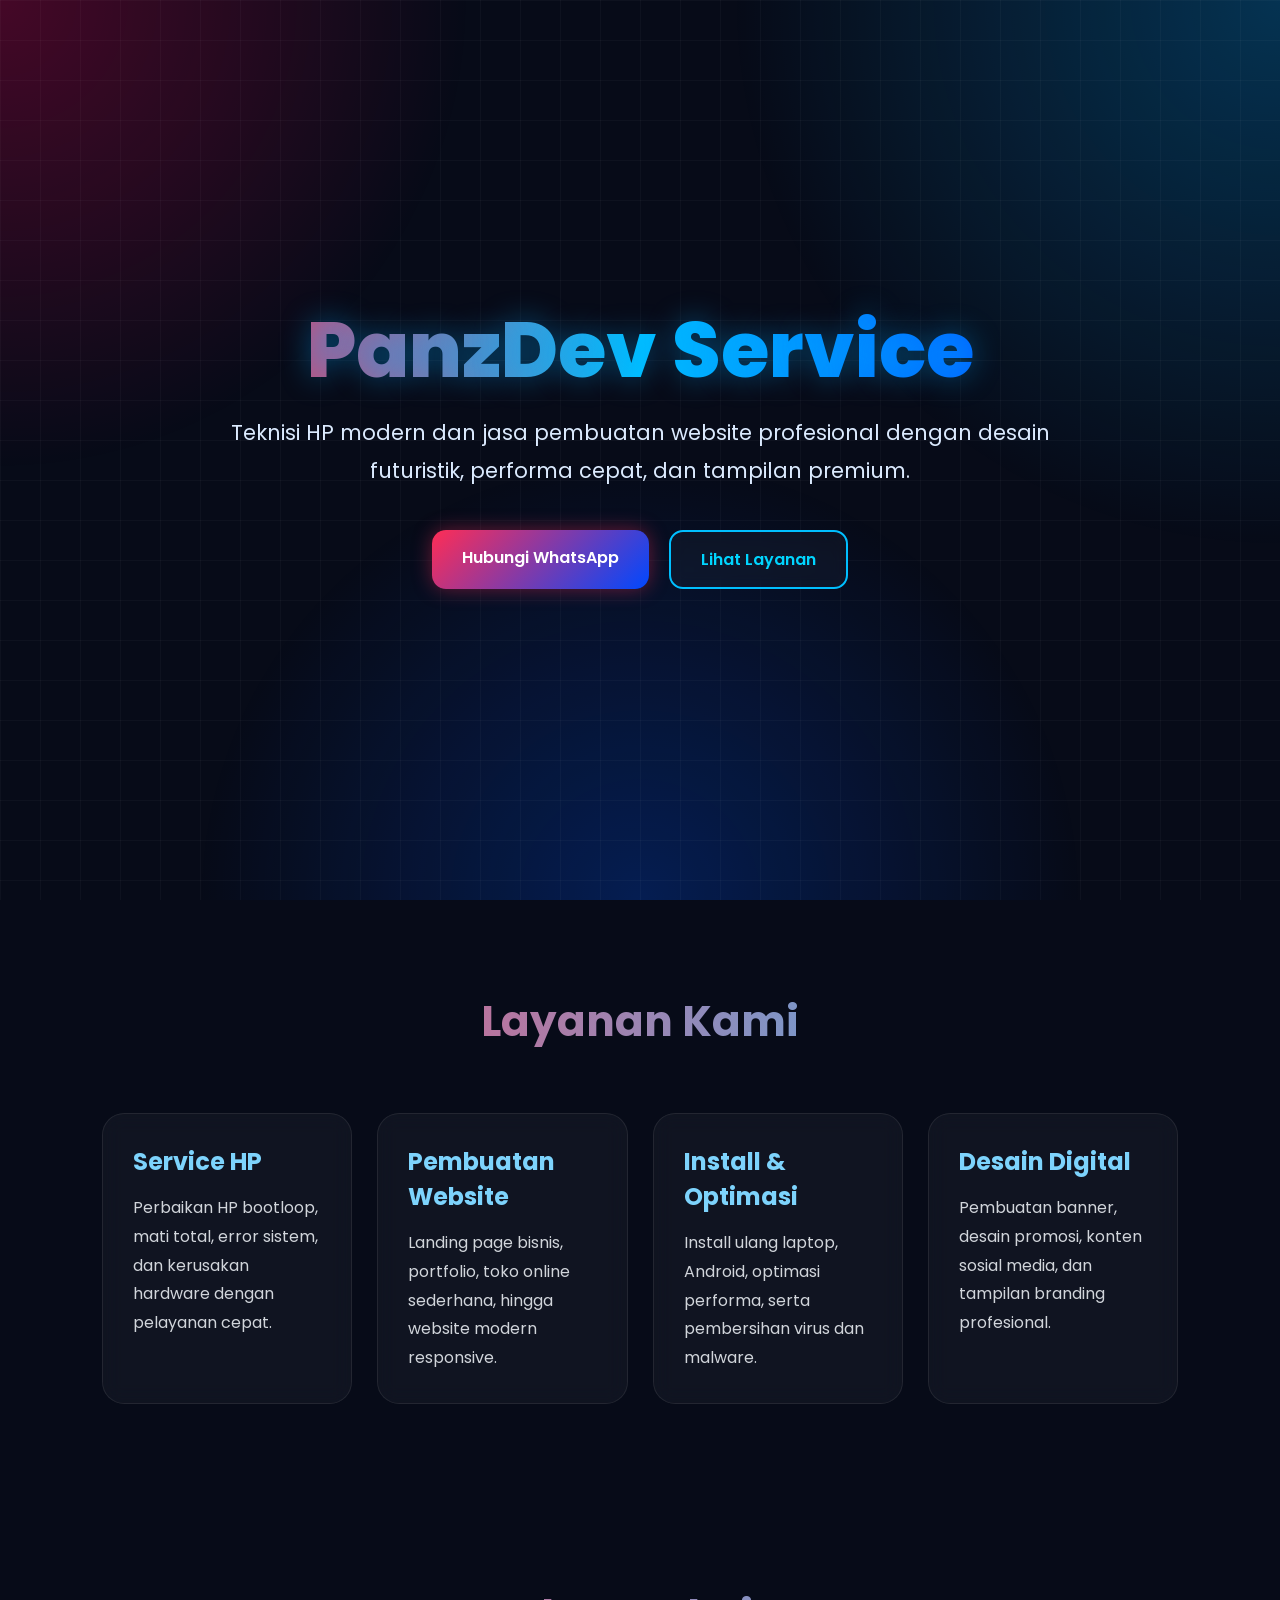
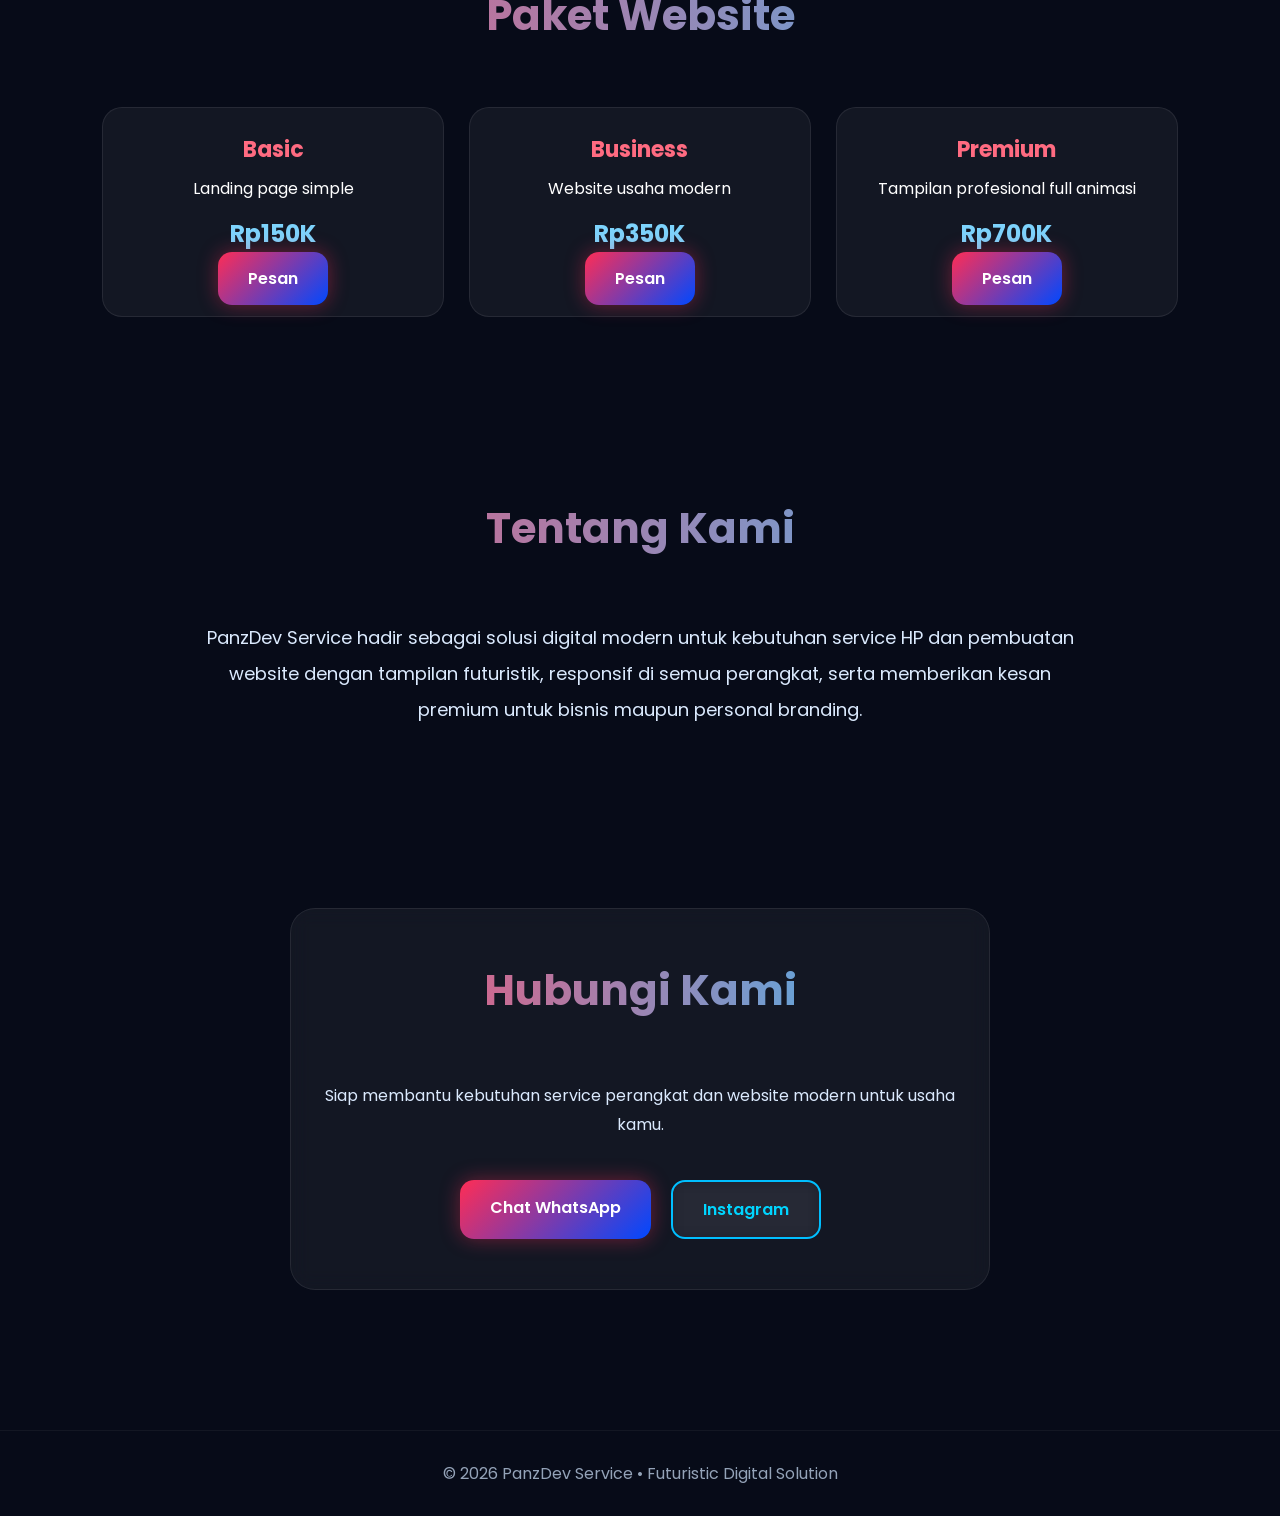
==== index.html @ ef5da73e "Rename sanntech_upload_ready_website (1).html to index.html" ====
<!DOCTYPE html>
<html lang="id">
<head>
  <meta charset="UTF-8" />
  <meta name="viewport" content="width=device-width, initial-scale=1.0" />
  <title>PanzDev Service</title>

  <link rel="preconnect" href="https://fonts.googleapis.com">
  <link rel="preconnect" href="https://fonts.gstatic.com" crossorigin>
  <link href="https://fonts.googleapis.com/css2?family=Poppins:wght@300;400;500;600;700;800&display=swap" rel="stylesheet">

  <style>
    * {
      margin: 0;
      padding: 0;
      box-sizing: border-box;
      font-family: 'Poppins', sans-serif;
      scroll-behavior: smooth;
    }

    body {
      background: #070b18;
      color: white;
      overflow-x: hidden;
      position: relative;
    }

    body::before {
      content: "";
      position: fixed;
      inset: 0;
      background:
        radial-gradient(circle at top left, rgba(255, 0, 85, 0.25), transparent 30%),
        radial-gradient(circle at top right, rgba(0, 170, 255, 0.25), transparent 35%),
        radial-gradient(circle at bottom center, rgba(0, 85, 255, 0.25), transparent 40%);
      z-index: -2;
    }

    .grid-bg {
      position: fixed;
      inset: 0;
      background-image:
        linear-gradient(rgba(255,255,255,0.03) 1px, transparent 1px),
        linear-gradient(90deg, rgba(255,255,255,0.03) 1px, transparent 1px);
      background-size: 40px 40px;
      z-index: -1;
    }

    header {
      min-height: 100vh;
      display: flex;
      justify-content: center;
      align-items: center;
      text-align: center;
      padding: 20px;
      position: relative;
    }

    .hero {
      max-width: 900px;
      animation: fadeUp 1.2s ease;
    }

    .hero h1 {
      font-size: 78px;
      font-weight: 800;
      line-height: 1;
      background: linear-gradient(90deg, #ff2d55, #00bfff, #0048ff);
      -webkit-background-clip: text;
      -webkit-text-fill-color: transparent;
      text-shadow: 0 0 30px rgba(0, 170, 255, 0.4);
    }

    .hero p {
      margin-top: 25px;
      font-size: 21px;
      color: #dbeafe;
      line-height: 1.8;
    }

    .buttons {
      margin-top: 40px;
      display: flex;
      justify-content: center;
      gap: 20px;
      flex-wrap: wrap;
    }

    .btn {
      padding: 15px 30px;
      border-radius: 14px;
      text-decoration: none;
      color: white;
      font-weight: 600;
      transition: 0.4s;
      position: relative;
      overflow: hidden;
    }

    .btn-primary {
      background: linear-gradient(135deg, #ff2d55, #0048ff);
      box-shadow: 0 0 20px rgba(255, 45, 85, 0.4);
    }

    .btn-secondary {
      border: 2px solid #00bfff;
      color: #00d5ff;
      background: rgba(255,255,255,0.03);
      backdrop-filter: blur(8px);
    }

    .btn:hover {
      transform: translateY(-5px) scale(1.03);
    }

    section {
      padding: 90px 8%;
    }

    .section-title {
      text-align: center;
      font-size: 42px;
      margin-bottom: 60px;
      font-weight: 700;
      background: linear-gradient(90deg, #ff4d6d, #38bdf8);
      -webkit-background-clip: text;
      -webkit-text-fill-color: transparent;
    }

    .services {
      display: grid;
      grid-template-columns: repeat(auto-fit, minmax(250px, 1fr));
      gap: 25px;
    }

    .card {
      background: rgba(255,255,255,0.04);
      border: 1px solid rgba(255,255,255,0.08);
      border-radius: 22px;
      padding: 30px;
      backdrop-filter: blur(10px);
      transition: 0.4s;
      position: relative;
      overflow: hidden;
    }

    .card::before {
      content: "";
      position: absolute;
      inset: 0;
      background: linear-gradient(135deg, rgba(255,45,85,0.1), rgba(0,191,255,0.1));
      opacity: 0;
      transition: 0.4s;
    }

    .card:hover::before {
      opacity: 1;
    }

    .card:hover {
      transform: translateY(-10px);
      border-color: #38bdf8;
      box-shadow: 0 0 25px rgba(0,191,255,0.15);
    }

    .card h3 {
      font-size: 24px;
      margin-bottom: 15px;
      color: #7dd3fc;
      position: relative;
      z-index: 1;
    }

    .card p {
      color: #d1d5db;
      line-height: 1.8;
      position: relative;
      z-index: 1;
    }

    .about {
      text-align: center;
      max-width: 900px;
      margin: auto;
      font-size: 18px;
      line-height: 2;
      color: #dbeafe;
    }

    .products {
      display: grid;
      grid-template-columns: repeat(auto-fit, minmax(220px, 1fr));
      gap: 25px;
    }

    .product-card {
      background: rgba(255,255,255,0.05);
      border-radius: 20px;
      padding: 25px;
      text-align: center;
      border: 1px solid rgba(255,255,255,0.08);
      transition: 0.4s;
    }

    .product-card:hover {
      transform: scale(1.03);
      box-shadow: 0 0 25px rgba(255,45,85,0.15);
    }

    .product-card h4 {
      margin-bottom: 10px;
      font-size: 22px;
      color: #ff6b81;
    }

    .price {
      color: #7dd3fc;
      font-size: 24px;
      font-weight: bold;
      margin: 15px 0;
    }

    .contact-box {
      max-width: 700px;
      margin: auto;
      text-align: center;
      background: rgba(255,255,255,0.05);
      border-radius: 25px;
      padding: 50px 30px;
      border: 1px solid rgba(255,255,255,0.08);
      backdrop-filter: blur(10px);
    }

    .contact-box p {
      color: #dbeafe;
      margin-top: 10px;
      line-height: 1.8;
    }

    footer {
      text-align: center;
      padding: 30px;
      color: #94a3b8;
      border-top: 1px solid rgba(255,255,255,0.05);
      margin-top: 50px;
    }

    @keyframes fadeUp {
      from {
        opacity: 0;
        transform: translateY(50px);
      }
      to {
        opacity: 1;
        transform: translateY(0);
      }
    }

    @media(max-width: 768px) {
      .hero h1 {
        font-size: 48px;
      }

      .hero p {
        font-size: 17px;
      }

      .section-title {
        font-size: 32px;
      }

      section {
        padding: 70px 6%;
      }
    }
  </style>
</head>
<body>

<div class="grid-bg"></div>

<header>
  <div class="hero">
    <h1>PanzDev Service</h1>
    <p>
      Teknisi HP modern dan jasa pembuatan website profesional
      dengan desain futuristik, performa cepat, dan tampilan premium.
    </p>

    <div class="buttons">
      <a href="https://wa.me/6281234567890" class="btn btn-primary">Hubungi WhatsApp</a>
      <a href="#layanan" class="btn btn-secondary">Lihat Layanan</a>
    </div>
  </div>
</header>

<section id="layanan">
  <h2 class="section-title">Layanan Kami</h2>

  <div class="services">
    <div class="card">
      <h3>Service HP</h3>
      <p>Perbaikan HP bootloop, mati total, error sistem, dan kerusakan hardware dengan pelayanan cepat.</p>
    </div>

    <div class="card">
      <h3>Pembuatan Website</h3>
      <p>Landing page bisnis, portfolio, toko online sederhana, hingga website modern responsive.</p>
    </div>

    <div class="card">
      <h3>Install & Optimasi</h3>
      <p>Install ulang laptop, Android, optimasi performa, serta pembersihan virus dan malware.</p>
    </div>

    <div class="card">
      <h3>Desain Digital</h3>
      <p>Pembuatan banner, desain promosi, konten sosial media, dan tampilan branding profesional.</p>
    </div>
  </div>
</section>

<section>
  <h2 class="section-title">Paket Website</h2>

  <div class="products">
    <div class="product-card">
      <h4>Basic</h4>
      <p>Landing page simple</p>
      <div class="price">Rp150K</div>
      <a href="https://wa.me/6281234567890?text=Saya%20ingin%20paket%20Basic" class="btn btn-primary">Pesan</a>
    </div>

    <div class="product-card">
      <h4>Business</h4>
      <p>Website usaha modern</p>
      <div class="price">Rp350K</div>
      <a href="https://wa.me/6281234567890?text=Saya%20ingin%20paket%20Business" class="btn btn-primary">Pesan</a>
    </div>

    <div class="product-card">
      <h4>Premium</h4>
      <p>Tampilan profesional full animasi</p>
      <div class="price">Rp700K</div>
      <a href="https://wa.me/6281234567890?text=Saya%20ingin%20paket%20Premium" class="btn btn-primary">Pesan</a>
    </div>
  </div>
</section>

<section>
  <h2 class="section-title">Tentang Kami</h2>

  <p class="about">
    PanzDev Service hadir sebagai solusi digital modern untuk kebutuhan service HP
    dan pembuatan website dengan tampilan futuristik, responsif di semua perangkat,
    serta memberikan kesan premium untuk bisnis maupun personal branding.
  </p>
</section>

<section>
  <div class="contact-box">
    <h2 class="section-title">Hubungi Kami</h2>
    <p>
      Siap membantu kebutuhan service perangkat dan website modern untuk usaha kamu.
    </p>

    <div class="buttons">
      <a href="https://wa.me/6281234567890" class="btn btn-primary">Chat WhatsApp</a>
      <a href="https://instagram.com" class="btn btn-secondary">Instagram</a>
    </div>
  </div>
</section>

<footer>
  <p>© 2026 PanzDev Service • Futuristic Digital Solution</p>
</footer>

</body>
</html>
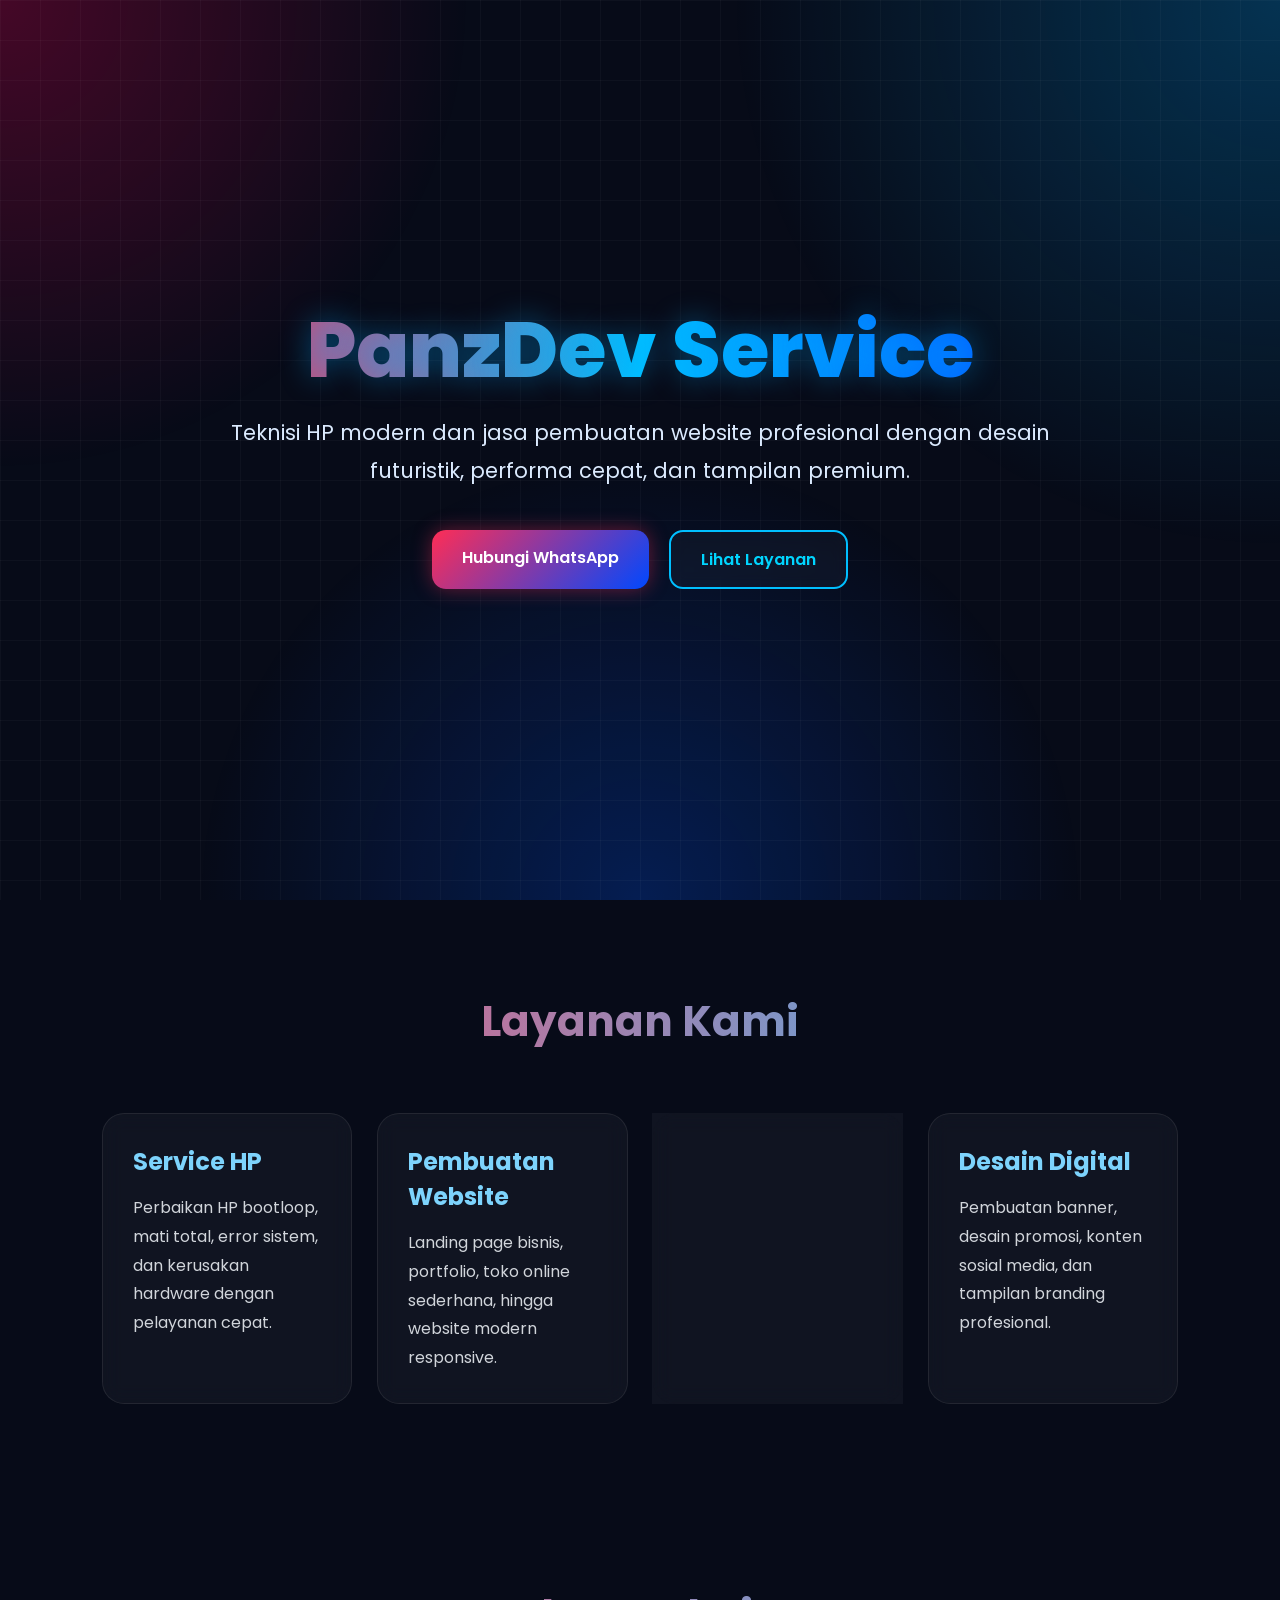
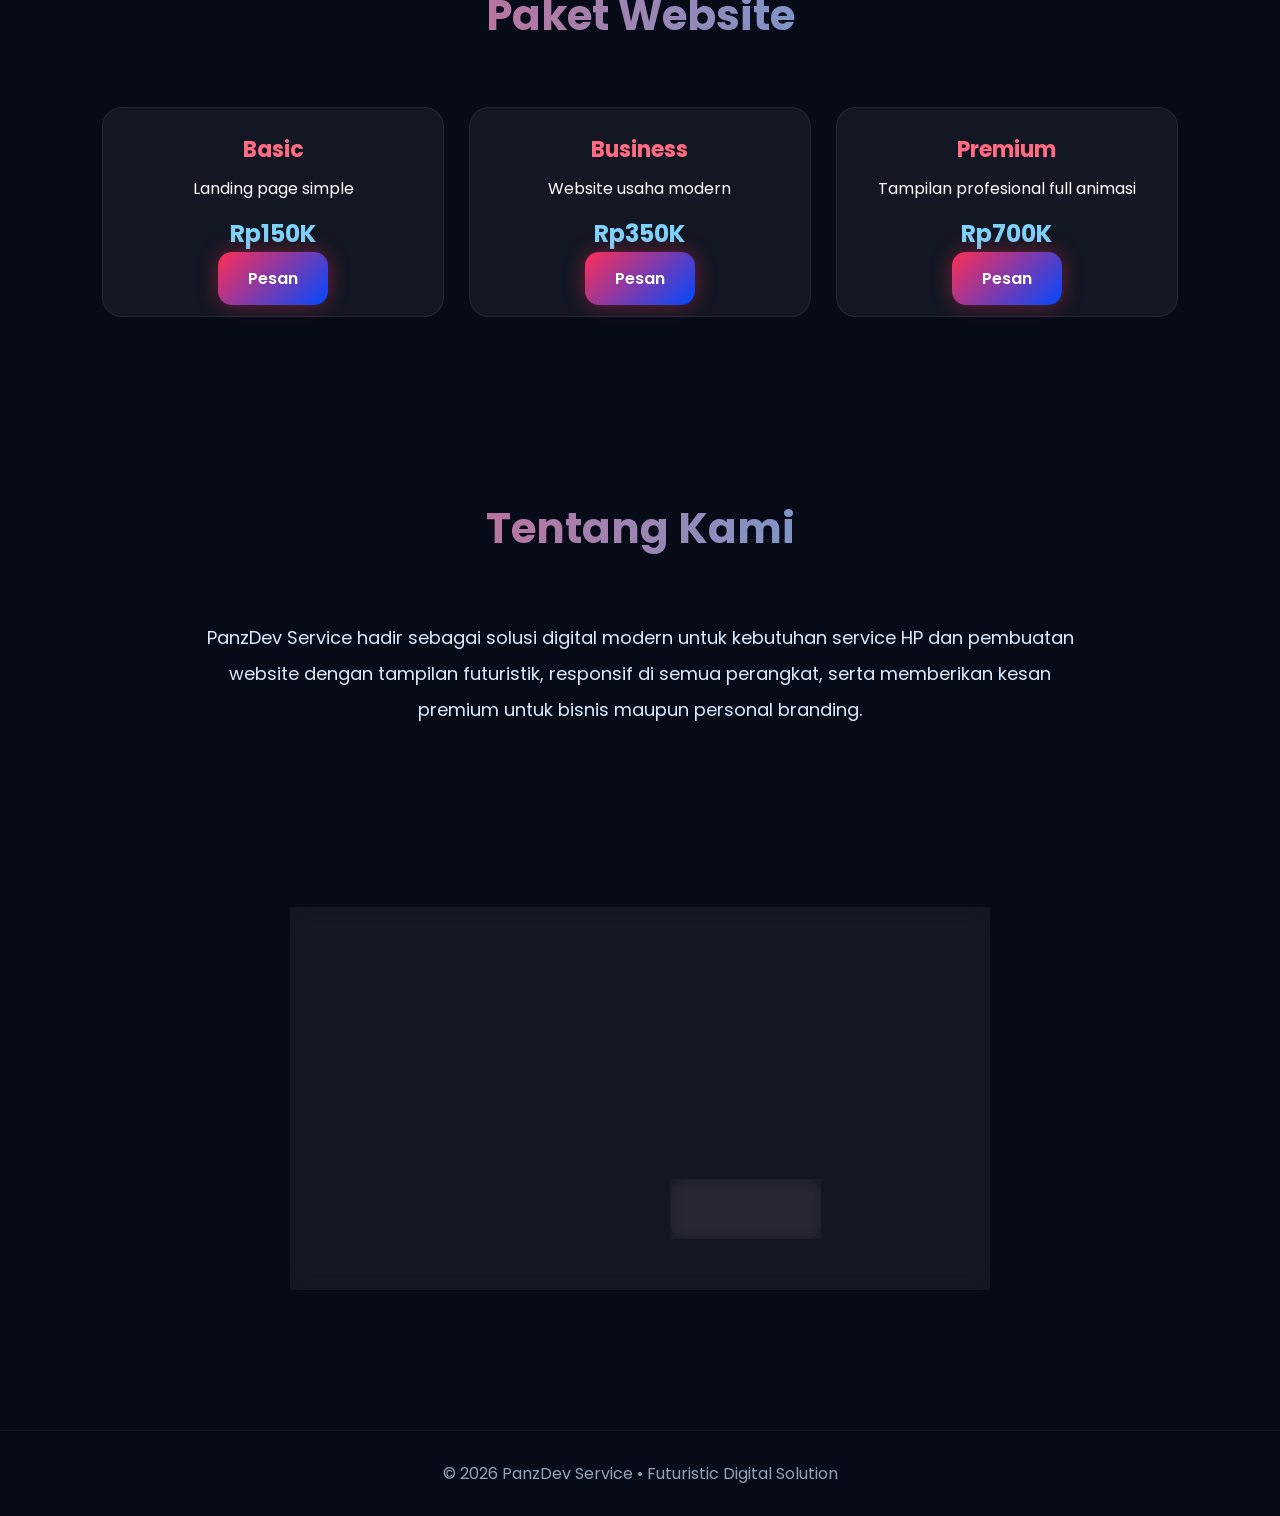
==== commit 899d1080: "index.html" ====
--- a/index.html
+++ b/index.html
@@ -288,7 +288,7 @@
     </p>
 
     <div class="buttons">
-      <a href="https://wa.me/6281234567890" class="btn btn-primary">Hubungi WhatsApp</a>
+      <a href="https://wa.me/qr/JNFKDJXRHPVFM1" class="btn btn-primary">Hubungi WhatsApp</a>
       <a href="#layanan" class="btn btn-secondary">Lihat Layanan</a>
     </div>
   </div>
@@ -328,21 +328,21 @@
       <h4>Basic</h4>
       <p>Landing page simple</p>
       <div class="price">Rp150K</div>
-      <a href="https://wa.me/6281234567890?text=Saya%20ingin%20paket%20Basic" class="btn btn-primary">Pesan</a>
+      <a href="https://wa.me/qr/JNFKDJXRHPVFM1" class="btn btn-primary">Pesan</a>
     </div>
 
     <div class="product-card">
       <h4>Business</h4>
       <p>Website usaha modern</p>
       <div class="price">Rp350K</div>
-      <a href="https://wa.me/6281234567890?text=Saya%20ingin%20paket%20Business" class="btn btn-primary">Pesan</a>
+      <a href="https://wa.me/qr/JNFKDJXRHPVFM1" class="btn btn-primary">Pesan</a>
     </div>
 
     <div class="product-card">
       <h4>Premium</h4>
       <p>Tampilan profesional full animasi</p>
       <div class="price">Rp700K</div>
-      <a href="https://wa.me/6281234567890?text=Saya%20ingin%20paket%20Premium" class="btn btn-primary">Pesan</a>
+      <a href="https://wa.me/qr/JNFKDJXRHPVFM1" class="btn btn-primary">Pesan</a>
     </div>
   </div>
 </section>
@@ -365,8 +365,8 @@
     </p>
 
     <div class="buttons">
-      <a href="https://wa.me/6281234567890" class="btn btn-primary">Chat WhatsApp</a>
-      <a href="https://instagram.com" class="btn btn-secondary">Instagram</a>
+      <a href="https://wa.me/qr/JNFKDJXRHPVFM1" class="btn btn-primary">Chat WhatsApp</a>
+      <a href="https://www.instagram.com/panzdev.service?igsh=MW11aHhhcjRxYXd4Mg==" class="btn btn-secondary">Instagram</a>
     </div>
   </div>
 </section>
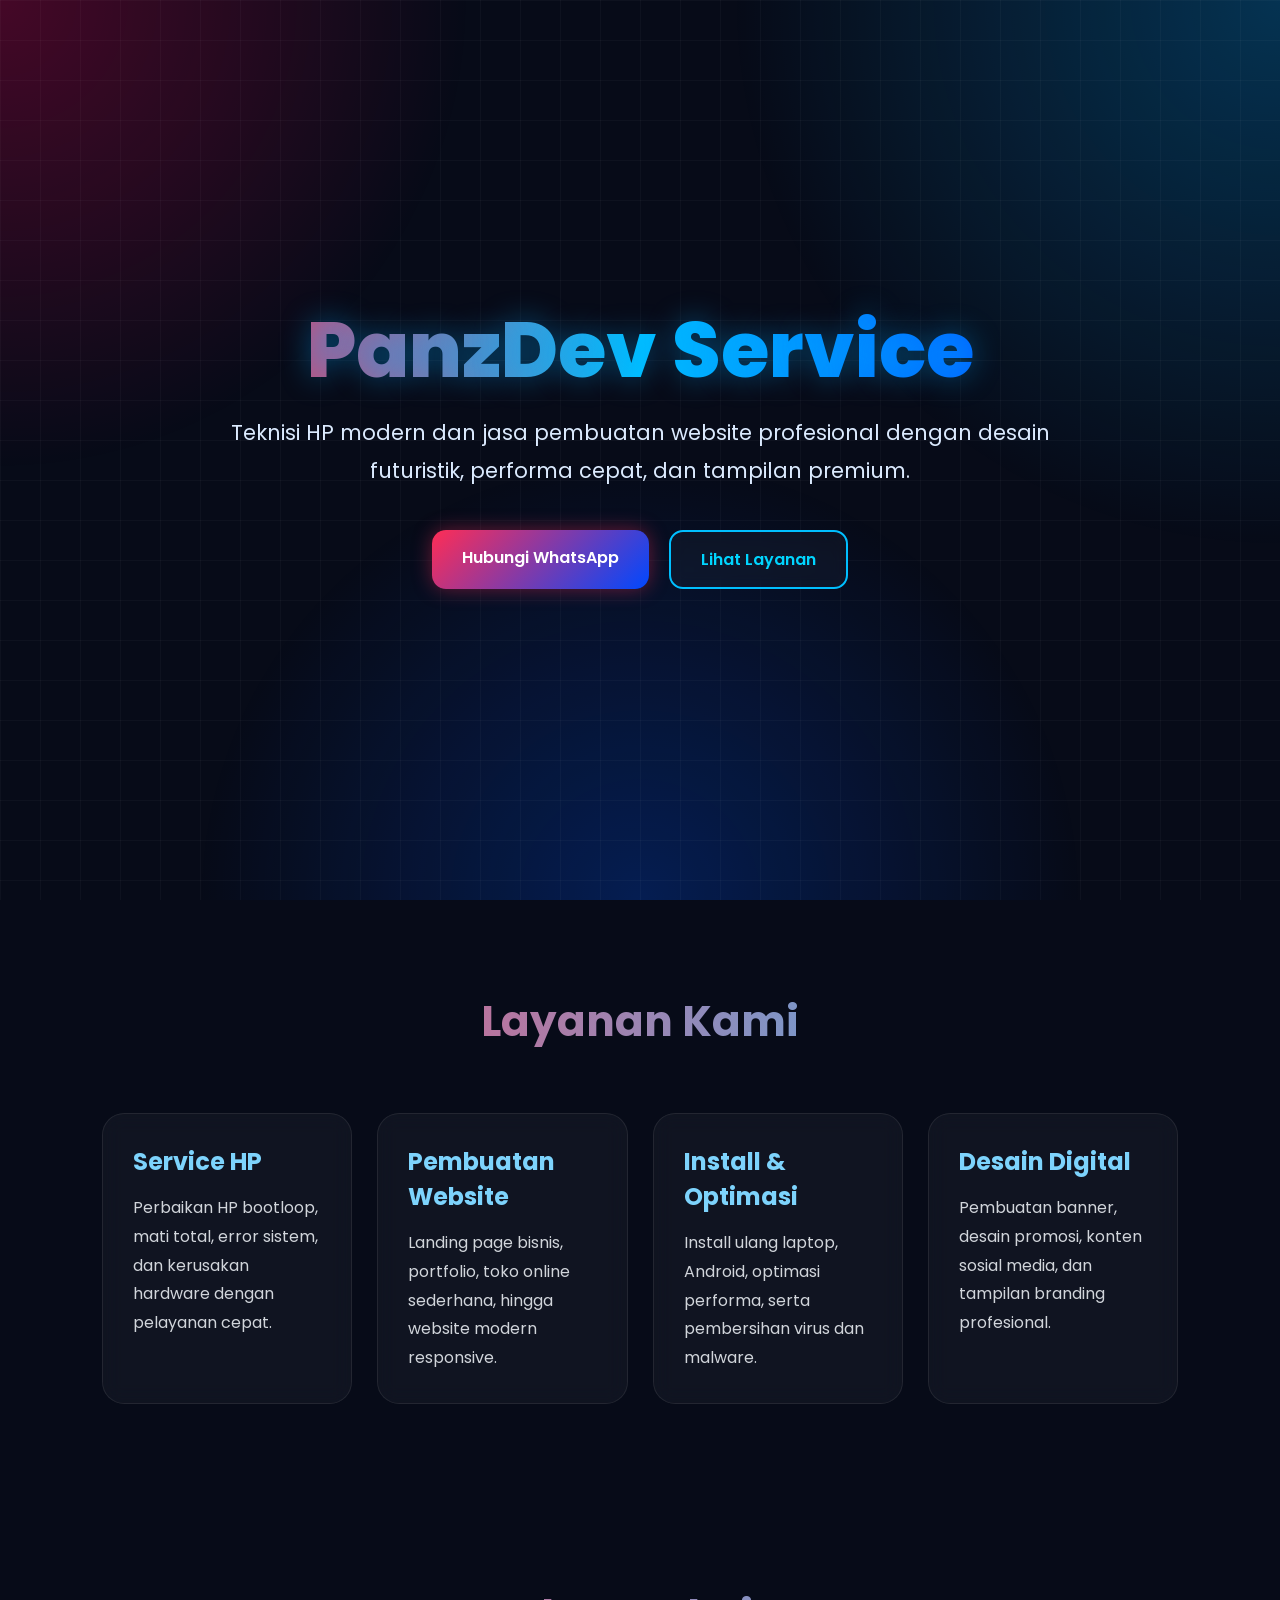
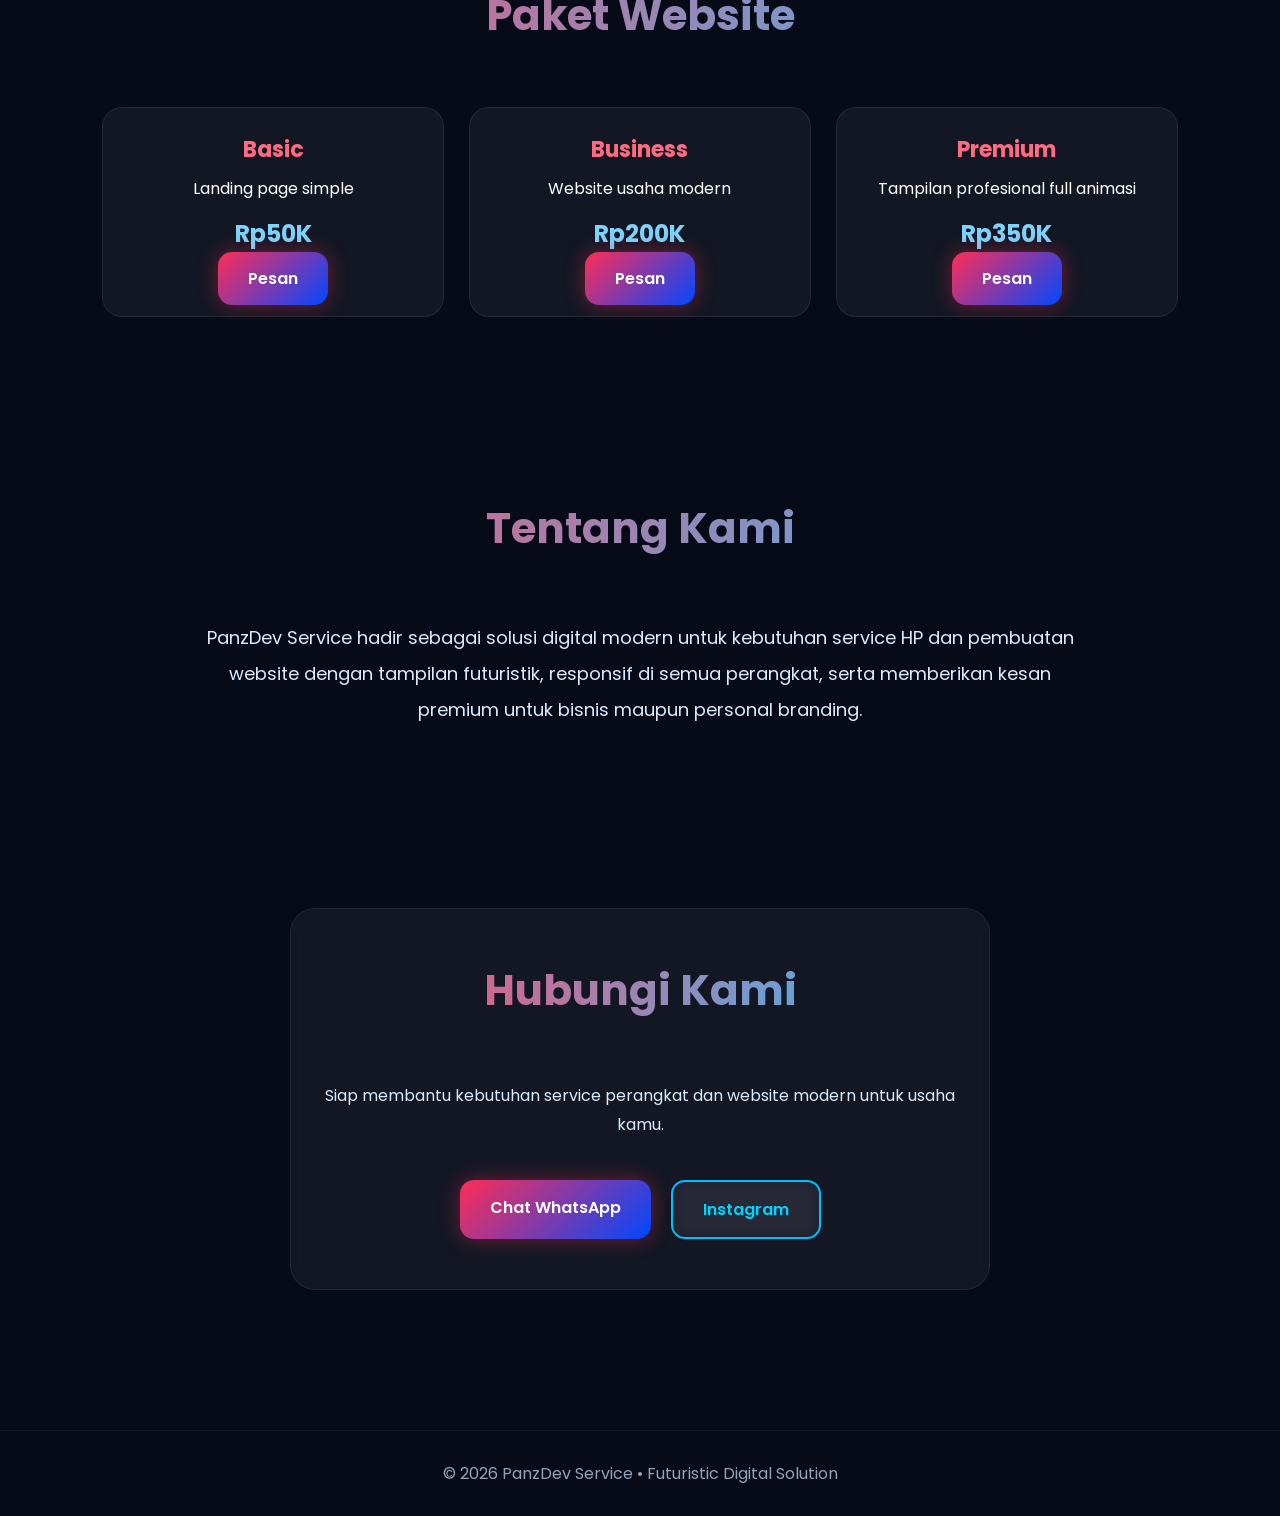
==== commit 89a7f7e5: "index.html" ====
--- a/index.html
+++ b/index.html
@@ -327,21 +327,21 @@
     <div class="product-card">
       <h4>Basic</h4>
       <p>Landing page simple</p>
-      <div class="price">Rp150K</div>
+      <div class="price">Rp50K</div>
       <a href="https://wa.me/qr/JNFKDJXRHPVFM1" class="btn btn-primary">Pesan</a>
     </div>
 
     <div class="product-card">
       <h4>Business</h4>
       <p>Website usaha modern</p>
-      <div class="price">Rp350K</div>
+      <div class="price">Rp200K</div>
       <a href="https://wa.me/qr/JNFKDJXRHPVFM1" class="btn btn-primary">Pesan</a>
     </div>
 
     <div class="product-card">
       <h4>Premium</h4>
       <p>Tampilan profesional full animasi</p>
-      <div class="price">Rp700K</div>
+      <div class="price">Rp350K</div>
       <a href="https://wa.me/qr/JNFKDJXRHPVFM1" class="btn btn-primary">Pesan</a>
     </div>
   </div>
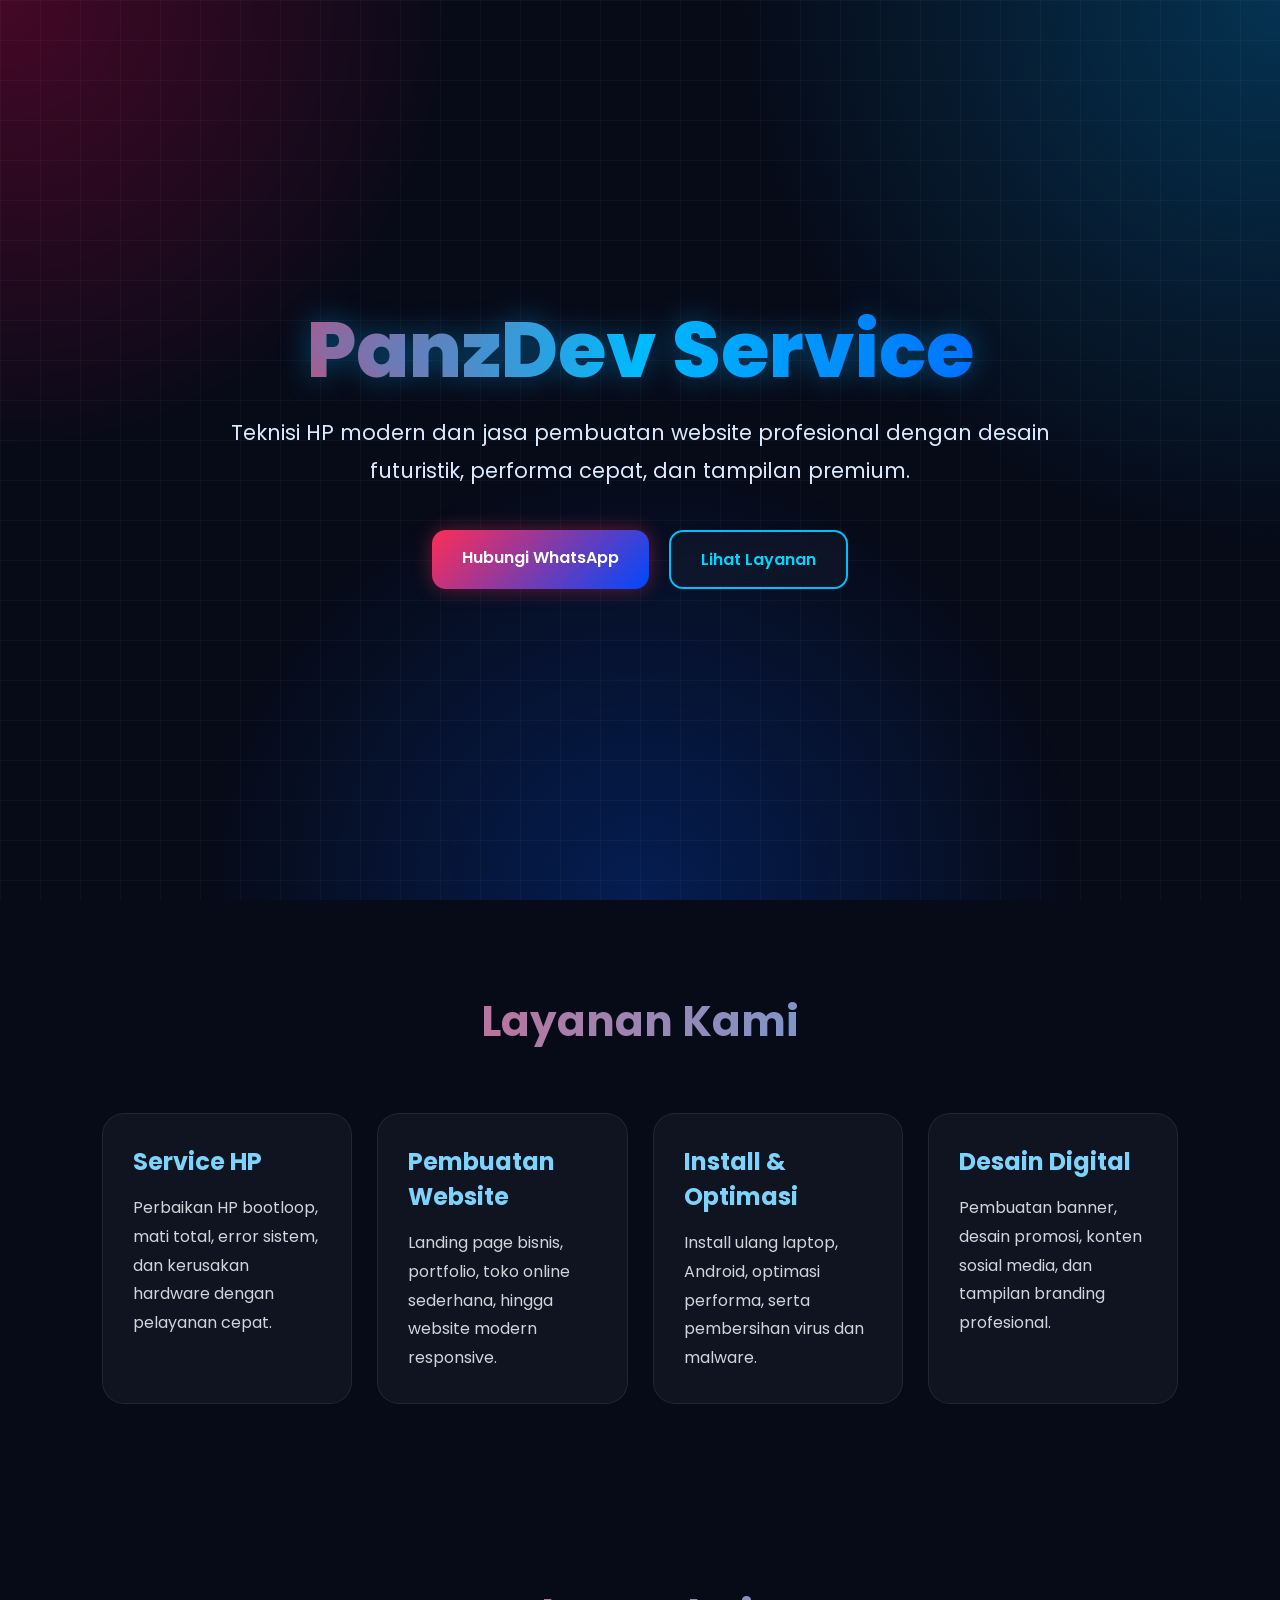
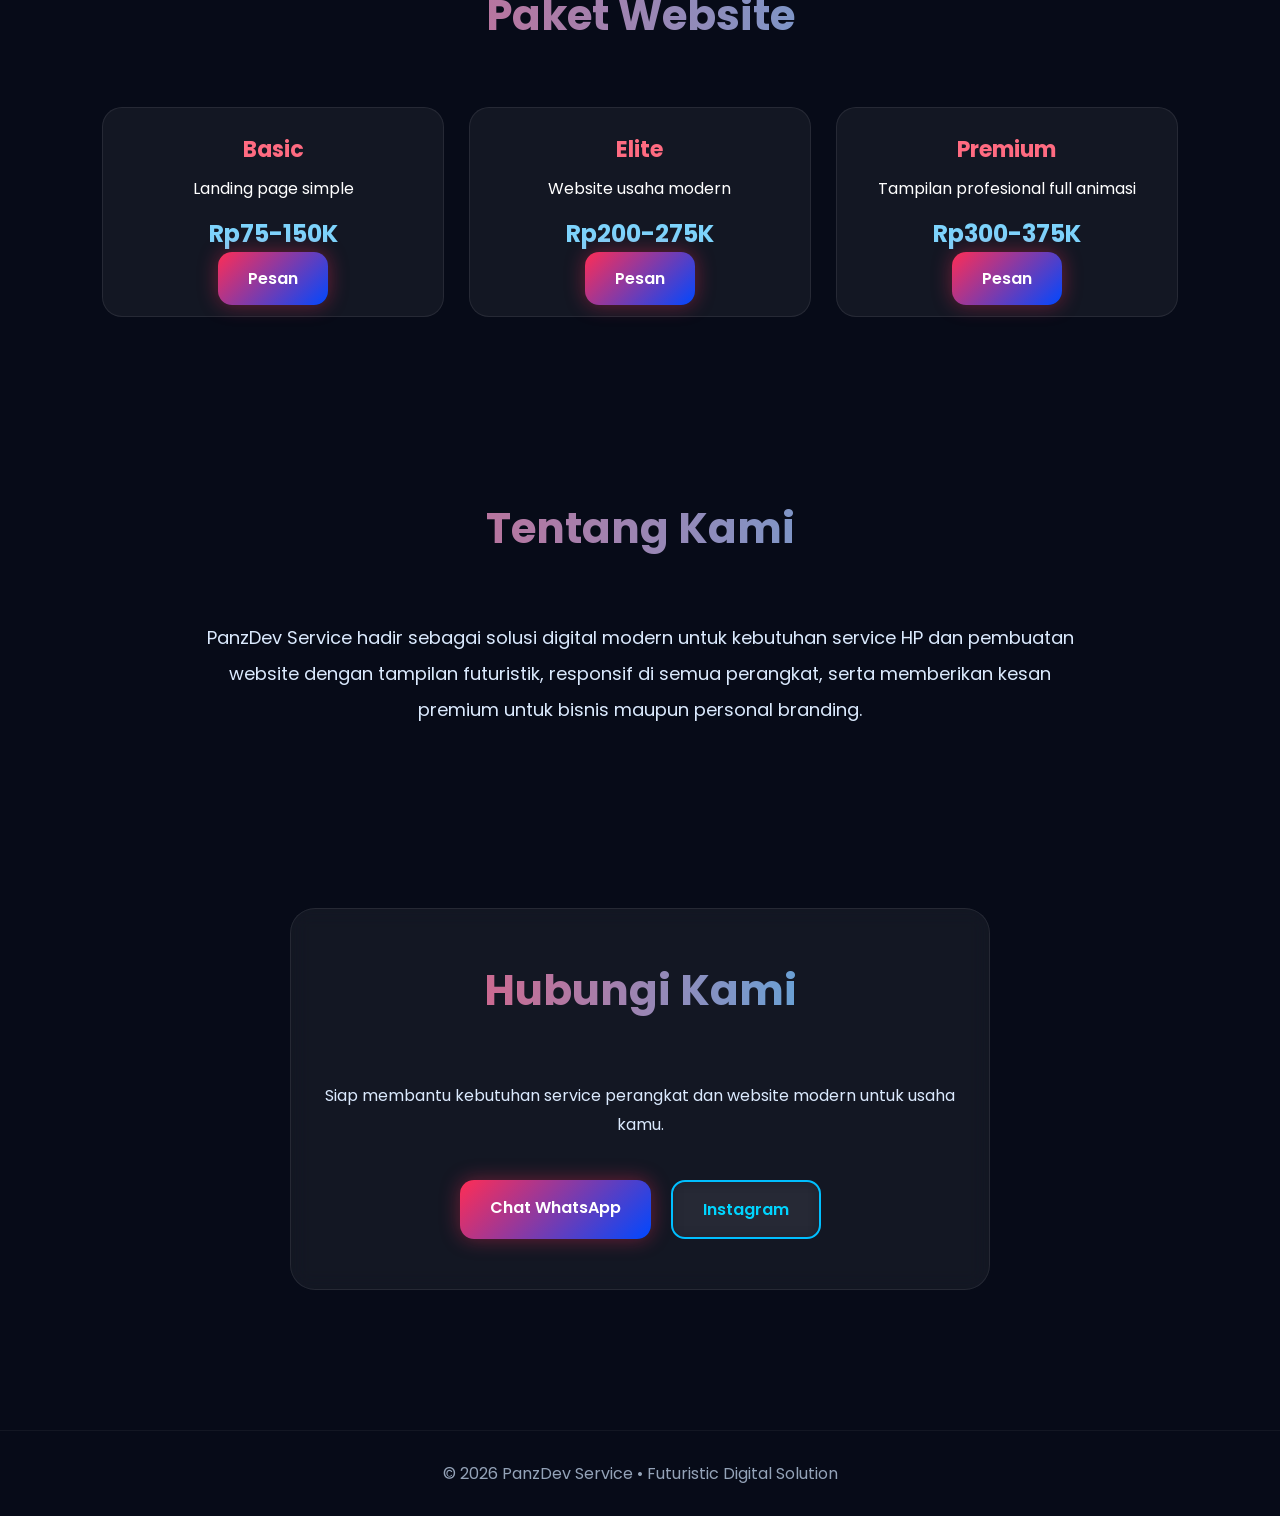
==== commit c05efd92: "index.html" ====
--- a/index.html
+++ b/index.html
@@ -327,21 +327,21 @@
     <div class="product-card">
       <h4>Basic</h4>
       <p>Landing page simple</p>
-      <div class="price">Rp50K</div>
+      <div class="price">Rp75-150K</div>
       <a href="https://wa.me/qr/JNFKDJXRHPVFM1" class="btn btn-primary">Pesan</a>
     </div>
 
     <div class="product-card">
-      <h4>Business</h4>
+      <h4>Elite</h4>
       <p>Website usaha modern</p>
-      <div class="price">Rp200K</div>
+      <div class="price">Rp200-275K</div>
       <a href="https://wa.me/qr/JNFKDJXRHPVFM1" class="btn btn-primary">Pesan</a>
     </div>
 
     <div class="product-card">
       <h4>Premium</h4>
       <p>Tampilan profesional full animasi</p>
-      <div class="price">Rp350K</div>
+      <div class="price">Rp300-375K</div>
       <a href="https://wa.me/qr/JNFKDJXRHPVFM1" class="btn btn-primary">Pesan</a>
     </div>
   </div>
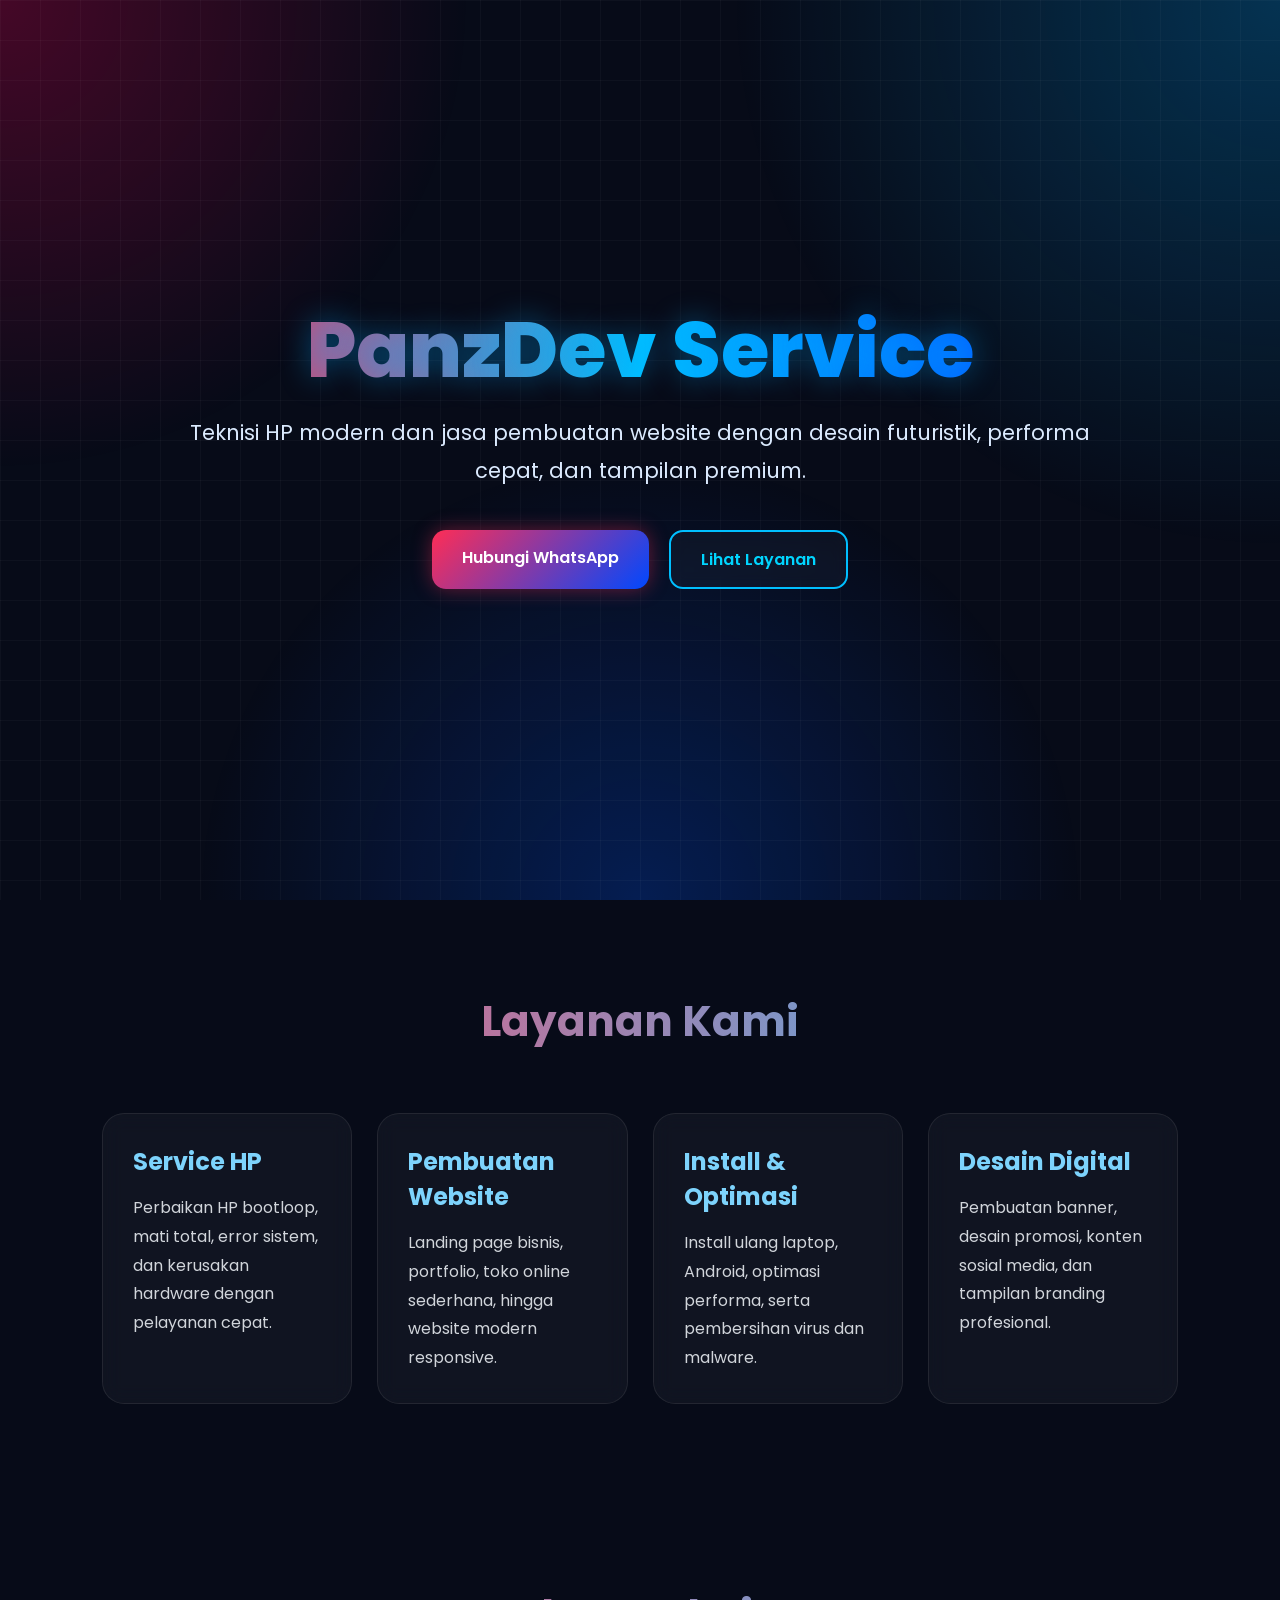
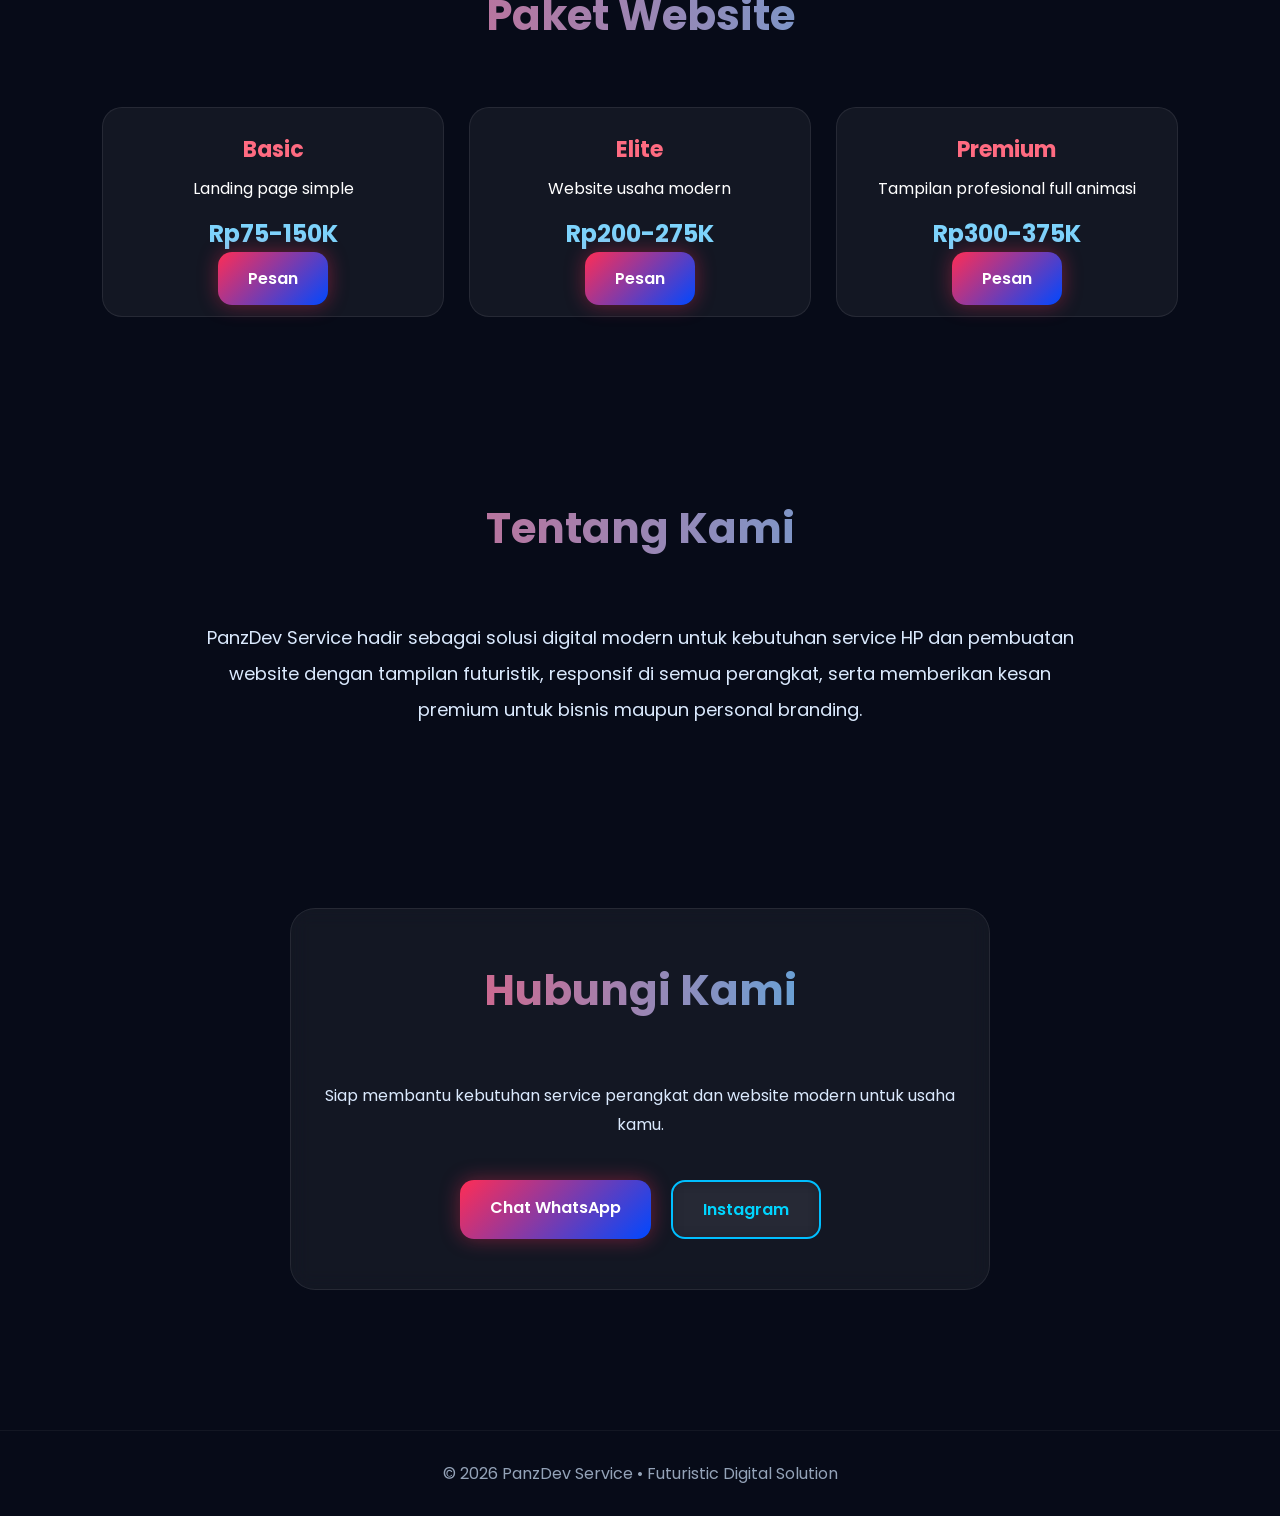
==== commit 6483cb96: "index.html" ====
--- a/index.html
+++ b/index.html
@@ -283,7 +283,7 @@
   <div class="hero">
     <h1>PanzDev Service</h1>
     <p>
-      Teknisi HP modern dan jasa pembuatan website profesional
+      Teknisi HP modern dan jasa pembuatan website
       dengan desain futuristik, performa cepat, dan tampilan premium.
     </p>
 
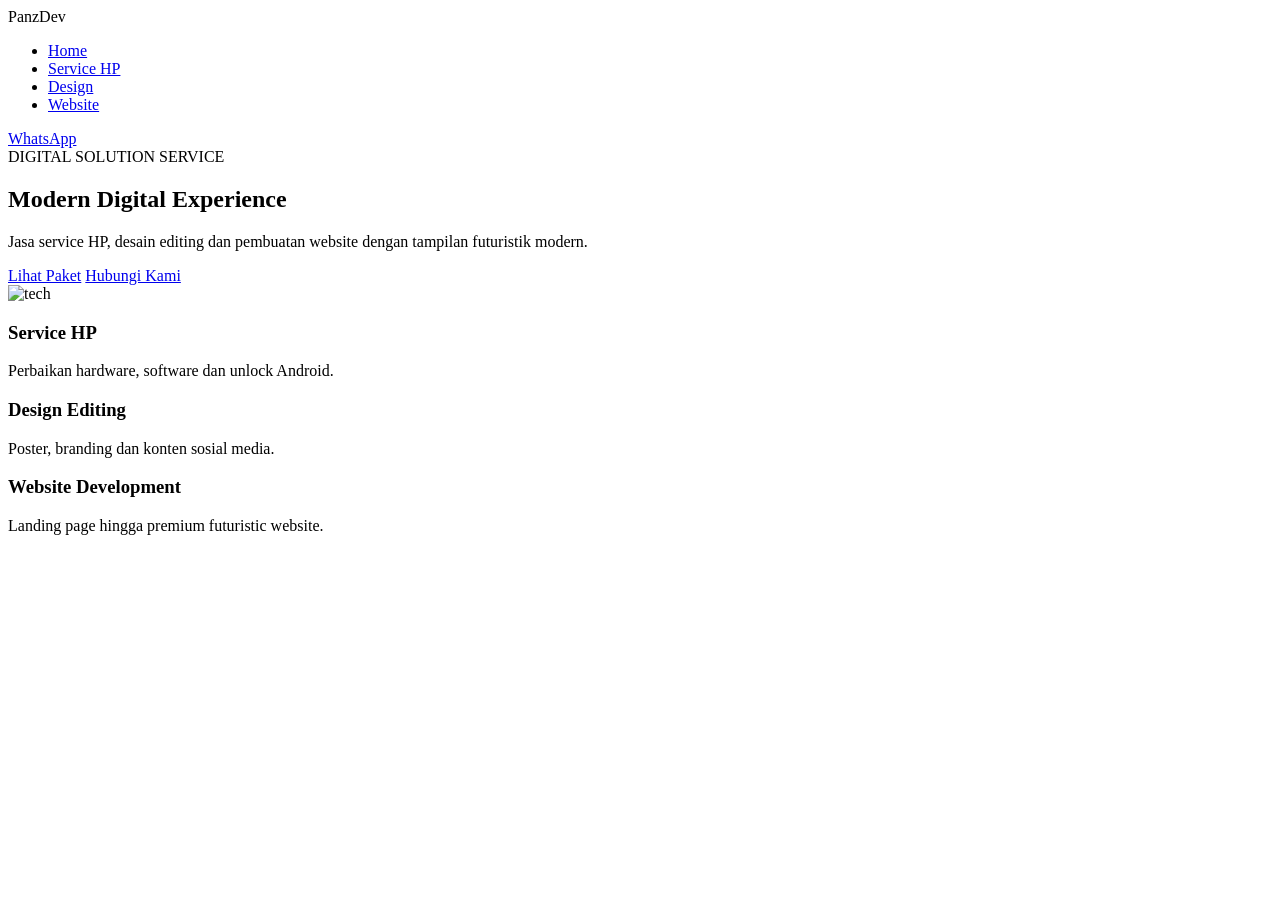
==== commit bab3c19a: "index.html" ====
--- a/index.html
+++ b/index.html
@@ -1,379 +1,63 @@
 <!DOCTYPE html>
 <html lang="id">
 <head>
-  <meta charset="UTF-8" />
-  <meta name="viewport" content="width=device-width, initial-scale=1.0" />
-  <title>PanzDev Service</title>
-
-  <link rel="preconnect" href="https://fonts.googleapis.com">
-  <link rel="preconnect" href="https://fonts.gstatic.com" crossorigin>
-  <link href="https://fonts.googleapis.com/css2?family=Poppins:wght@300;400;500;600;700;800&display=swap" rel="stylesheet">
-
-  <style>
-    * {
-      margin: 0;
-      padding: 0;
-      box-sizing: border-box;
-      font-family: 'Poppins', sans-serif;
-      scroll-behavior: smooth;
-    }
-
-    body {
-      background: #070b18;
-      color: white;
-      overflow-x: hidden;
-      position: relative;
-    }
-
-    body::before {
-      content: "";
-      position: fixed;
-      inset: 0;
-      background:
-        radial-gradient(circle at top left, rgba(255, 0, 85, 0.25), transparent 30%),
-        radial-gradient(circle at top right, rgba(0, 170, 255, 0.25), transparent 35%),
-        radial-gradient(circle at bottom center, rgba(0, 85, 255, 0.25), transparent 40%);
-      z-index: -2;
-    }
-
-    .grid-bg {
-      position: fixed;
-      inset: 0;
-      background-image:
-        linear-gradient(rgba(255,255,255,0.03) 1px, transparent 1px),
-        linear-gradient(90deg, rgba(255,255,255,0.03) 1px, transparent 1px);
-      background-size: 40px 40px;
-      z-index: -1;
-    }
-
-    header {
-      min-height: 100vh;
-      display: flex;
-      justify-content: center;
-      align-items: center;
-      text-align: center;
-      padding: 20px;
-      position: relative;
-    }
-
-    .hero {
-      max-width: 900px;
-      animation: fadeUp 1.2s ease;
-    }
-
-    .hero h1 {
-      font-size: 78px;
-      font-weight: 800;
-      line-height: 1;
-      background: linear-gradient(90deg, #ff2d55, #00bfff, #0048ff);
-      -webkit-background-clip: text;
-      -webkit-text-fill-color: transparent;
-      text-shadow: 0 0 30px rgba(0, 170, 255, 0.4);
-    }
-
-    .hero p {
-      margin-top: 25px;
-      font-size: 21px;
-      color: #dbeafe;
-      line-height: 1.8;
-    }
-
-    .buttons {
-      margin-top: 40px;
-      display: flex;
-      justify-content: center;
-      gap: 20px;
-      flex-wrap: wrap;
-    }
-
-    .btn {
-      padding: 15px 30px;
-      border-radius: 14px;
-      text-decoration: none;
-      color: white;
-      font-weight: 600;
-      transition: 0.4s;
-      position: relative;
-      overflow: hidden;
-    }
-
-    .btn-primary {
-      background: linear-gradient(135deg, #ff2d55, #0048ff);
-      box-shadow: 0 0 20px rgba(255, 45, 85, 0.4);
-    }
-
-    .btn-secondary {
-      border: 2px solid #00bfff;
-      color: #00d5ff;
-      background: rgba(255,255,255,0.03);
-      backdrop-filter: blur(8px);
-    }
-
-    .btn:hover {
-      transform: translateY(-5px) scale(1.03);
-    }
-
-    section {
-      padding: 90px 8%;
-    }
-
-    .section-title {
-      text-align: center;
-      font-size: 42px;
-      margin-bottom: 60px;
-      font-weight: 700;
-      background: linear-gradient(90deg, #ff4d6d, #38bdf8);
-      -webkit-background-clip: text;
-      -webkit-text-fill-color: transparent;
-    }
-
-    .services {
-      display: grid;
-      grid-template-columns: repeat(auto-fit, minmax(250px, 1fr));
-      gap: 25px;
-    }
-
-    .card {
-      background: rgba(255,255,255,0.04);
-      border: 1px solid rgba(255,255,255,0.08);
-      border-radius: 22px;
-      padding: 30px;
-      backdrop-filter: blur(10px);
-      transition: 0.4s;
-      position: relative;
-      overflow: hidden;
-    }
-
-    .card::before {
-      content: "";
-      position: absolute;
-      inset: 0;
-      background: linear-gradient(135deg, rgba(255,45,85,0.1), rgba(0,191,255,0.1));
-      opacity: 0;
-      transition: 0.4s;
-    }
-
-    .card:hover::before {
-      opacity: 1;
-    }
-
-    .card:hover {
-      transform: translateY(-10px);
-      border-color: #38bdf8;
-      box-shadow: 0 0 25px rgba(0,191,255,0.15);
-    }
-
-    .card h3 {
-      font-size: 24px;
-      margin-bottom: 15px;
-      color: #7dd3fc;
-      position: relative;
-      z-index: 1;
-    }
-
-    .card p {
-      color: #d1d5db;
-      line-height: 1.8;
-      position: relative;
-      z-index: 1;
-    }
-
-    .about {
-      text-align: center;
-      max-width: 900px;
-      margin: auto;
-      font-size: 18px;
-      line-height: 2;
-      color: #dbeafe;
-    }
-
-    .products {
-      display: grid;
-      grid-template-columns: repeat(auto-fit, minmax(220px, 1fr));
-      gap: 25px;
-    }
-
-    .product-card {
-      background: rgba(255,255,255,0.05);
-      border-radius: 20px;
-      padding: 25px;
-      text-align: center;
-      border: 1px solid rgba(255,255,255,0.08);
-      transition: 0.4s;
-    }
-
-    .product-card:hover {
-      transform: scale(1.03);
-      box-shadow: 0 0 25px rgba(255,45,85,0.15);
-    }
-
-    .product-card h4 {
-      margin-bottom: 10px;
-      font-size: 22px;
-      color: #ff6b81;
-    }
-
-    .price {
-      color: #7dd3fc;
-      font-size: 24px;
-      font-weight: bold;
-      margin: 15px 0;
-    }
-
-    .contact-box {
-      max-width: 700px;
-      margin: auto;
-      text-align: center;
-      background: rgba(255,255,255,0.05);
-      border-radius: 25px;
-      padding: 50px 30px;
-      border: 1px solid rgba(255,255,255,0.08);
-      backdrop-filter: blur(10px);
-    }
-
-    .contact-box p {
-      color: #dbeafe;
-      margin-top: 10px;
-      line-height: 1.8;
-    }
-
-    footer {
-      text-align: center;
-      padding: 30px;
-      color: #94a3b8;
-      border-top: 1px solid rgba(255,255,255,0.05);
-      margin-top: 50px;
-    }
-
-    @keyframes fadeUp {
-      from {
-        opacity: 0;
-        transform: translateY(50px);
-      }
-      to {
-        opacity: 1;
-        transform: translateY(0);
-      }
-    }
-
-    @media(max-width: 768px) {
-      .hero h1 {
-        font-size: 48px;
-      }
-
-      .hero p {
-        font-size: 17px;
-      }
-
-      .section-title {
-        font-size: 32px;
-      }
-
-      section {
-        padding: 70px 6%;
-      }
-    }
-  </style>
+<meta charset="UTF-8">
+<meta name="viewport" content="width=device-width, initial-scale=1.0">
+<title>PanzDev Service</title>
+<link rel="preconnect" href="https://fonts.googleapis.com">
+<link href="https://fonts.googleapis.com/css2?family=Poppins:wght@300;400;500;600;700;800&display=swap" rel="stylesheet">
+<link rel="stylesheet" href="style.css">
 </head>
 <body>
 
-<div class="grid-bg"></div>
+<div class="bg-grid"></div>
 
-<header>
-  <div class="hero">
-    <h1>PanzDev Service</h1>
-    <p>
-      Teknisi HP modern dan jasa pembuatan website
-      dengan desain futuristik, performa cepat, dan tampilan premium.
-    </p>
+<nav>
+<div class="logo">PanzDev</div>
+<ul>
+<li><a href="index.html">Home</a></li>
+<li><a href="service-hp.html">Service HP</a></li>
+<li><a href="design.html">Design</a></li>
+<li><a href="website.html">Website</a></li>
+</ul>
+<a href="https://wa.me/qr/JNFKDJXRHPVFM1" class="btn">WhatsApp</a>
+</nav>
 
-    <div class="buttons">
-      <a href="https://wa.me/qr/JNFKDJXRHPVFM1" class="btn btn-primary">Hubungi WhatsApp</a>
-      <a href="#layanan" class="btn btn-secondary">Lihat Layanan</a>
-    </div>
-  </div>
-</header>
+<section class="hero">
+<div class="hero-text">
+<span class="tag">DIGITAL SOLUTION SERVICE</span>
+<h1>Modern Digital <span>Experience</span></h1>
+<p>
+Jasa service HP, desain editing dan pembuatan website dengan tampilan futuristik modern.
+</p>
+<div class="hero-buttons">
+<a href="website.html" class="btn glow">Lihat Paket</a>
+<a href="https://wa.me/qr/JNFKDJXRHPVFM1" class="btn secondary">Hubungi Kami</a>
+</div>
+</div>
 
-<section id="layanan">
-  <h2 class="section-title">Layanan Kami</h2>
-
-  <div class="services">
-    <div class="card">
-      <h3>Service HP</h3>
-      <p>Perbaikan HP bootloop, mati total, error sistem, dan kerusakan hardware dengan pelayanan cepat.</p>
-    </div>
-
-    <div class="card">
-      <h3>Pembuatan Website</h3>
-      <p>Landing page bisnis, portfolio, toko online sederhana, hingga website modern responsive.</p>
-    </div>
-
-    <div class="card">
-      <h3>Install & Optimasi</h3>
-      <p>Install ulang laptop, Android, optimasi performa, serta pembersihan virus dan malware.</p>
-    </div>
-
-    <div class="card">
-      <h3>Desain Digital</h3>
-      <p>Pembuatan banner, desain promosi, konten sosial media, dan tampilan branding profesional.</p>
-    </div>
-  </div>
+<div class="hero-card">
+<img src="https://images.unsplash.com/photo-1518770660439-4636190af475?q=80&w=1200&auto=format&fit=crop" alt="tech">
+</div>
 </section>
 
-<section>
-  <h2 class="section-title">Paket Website</h2>
+<section class="services-preview">
+<div class="card">
+<h3>Service HP</h3>
+<p>Perbaikan hardware, software dan unlock Android.</p>
+</div>
 
-  <div class="products">
-    <div class="product-card">
-      <h4>Basic</h4>
-      <p>Landing page simple</p>
-      <div class="price">Rp75-150K</div>
-      <a href="https://wa.me/qr/JNFKDJXRHPVFM1" class="btn btn-primary">Pesan</a>
-    </div>
+<div class="card">
+<h3>Design Editing</h3>
+<p>Poster, branding dan konten sosial media.</p>
+</div>
 
-    <div class="product-card">
-      <h4>Elite</h4>
-      <p>Website usaha modern</p>
-      <div class="price">Rp200-275K</div>
-      <a href="https://wa.me/qr/JNFKDJXRHPVFM1" class="btn btn-primary">Pesan</a>
-    </div>
-
-    <div class="product-card">
-      <h4>Premium</h4>
-      <p>Tampilan profesional full animasi</p>
-      <div class="price">Rp300-375K</div>
-      <a href="https://wa.me/qr/JNFKDJXRHPVFM1" class="btn btn-primary">Pesan</a>
-    </div>
-  </div>
+<div class="card">
+<h3>Website Development</h3>
+<p>Landing page hingga premium futuristic website.</p>
+</div>
 </section>
 
-<section>
-  <h2 class="section-title">Tentang Kami</h2>
-
-  <p class="about">
-    PanzDev Service hadir sebagai solusi digital modern untuk kebutuhan service HP
-    dan pembuatan website dengan tampilan futuristik, responsif di semua perangkat,
-    serta memberikan kesan premium untuk bisnis maupun personal branding.
-  </p>
-</section>
-
-<section>
-  <div class="contact-box">
-    <h2 class="section-title">Hubungi Kami</h2>
-    <p>
-      Siap membantu kebutuhan service perangkat dan website modern untuk usaha kamu.
-    </p>
-
-    <div class="buttons">
-      <a href="https://wa.me/qr/JNFKDJXRHPVFM1" class="btn btn-primary">Chat WhatsApp</a>
-      <a href="https://www.instagram.com/panzdev.service?igsh=MW11aHhhcjRxYXd4Mg==" class="btn btn-secondary">Instagram</a>
-    </div>
-  </div>
-</section>
-
-<footer>
-  <p>© 2026 PanzDev Service • Futuristic Digital Solution</p>
-</footer>
-
+<script src="script.js"></script>
 </body>
 </html>
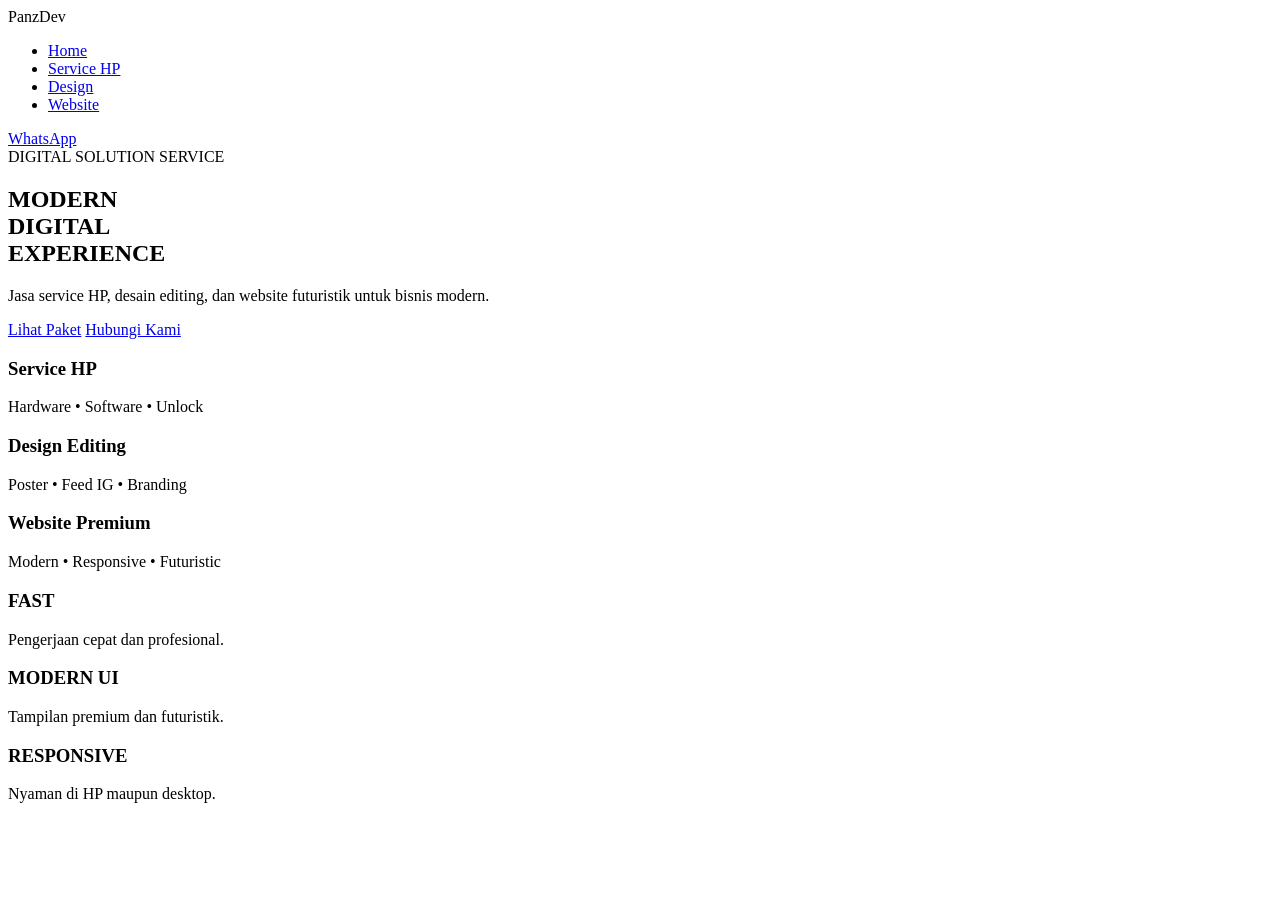
==== commit 6dc3b350: "index.html" ====
--- a/index.html
+++ b/index.html
@@ -4,60 +4,95 @@
 <meta charset="UTF-8">
 <meta name="viewport" content="width=device-width, initial-scale=1.0">
 <title>PanzDev Service</title>
+
 <link rel="preconnect" href="https://fonts.googleapis.com">
 <link href="https://fonts.googleapis.com/css2?family=Poppins:wght@300;400;500;600;700;800&display=swap" rel="stylesheet">
+
 <link rel="stylesheet" href="style.css">
 </head>
+
 <body>
 
 <div class="bg-grid"></div>
 
-<nav>
+<nav class="navbar">
 <div class="logo">PanzDev</div>
+
 <ul>
 <li><a href="index.html">Home</a></li>
 <li><a href="service-hp.html">Service HP</a></li>
 <li><a href="design.html">Design</a></li>
 <li><a href="website.html">Website</a></li>
 </ul>
-<a href="https://wa.me/qr/JNFKDJXRHPVFM1" class="btn">WhatsApp</a>
+
+<a href="https://wa.me/6283117369756" class="nav-btn">WhatsApp</a>
 </nav>
 
 <section class="hero">
-<div class="hero-text">
-<span class="tag">DIGITAL SOLUTION SERVICE</span>
-<h1>Modern Digital <span>Experience</span></h1>
+
+<div class="hero-left">
+
+<span class="mini-title">DIGITAL SOLUTION SERVICE</span>
+
+<h1>
+MODERN <br>
+<span>DIGITAL</span><br>
+EXPERIENCE
+</h1>
+
 <p>
-Jasa service HP, desain editing dan pembuatan website dengan tampilan futuristik modern.
+Jasa service HP, desain editing, dan website futuristik
+untuk bisnis modern.
 </p>
+
 <div class="hero-buttons">
-<a href="website.html" class="btn glow">Lihat Paket</a>
-<a href="https://wa.me/qr/JNFKDJXRHPVFM1" class="btn secondary">Hubungi Kami</a>
-</div>
+<a href="website.html" class="btn-primary">Lihat Paket</a>
+<a href="https://wa.me/6283117369756" class="btn-secondary">Hubungi Kami</a>
 </div>
 
-<div class="hero-card">
-<img src="https://images.unsplash.com/photo-1518770660439-4636190af475?q=80&w=1200&auto=format&fit=crop" alt="tech">
 </div>
+
+<div class="hero-right">
+
+<div class="glass-card">
+<h3>Service HP</h3>
+<p>Hardware • Software • Unlock</p>
+</div>
+
+<div class="glass-card">
+<h3>Design Editing</h3>
+<p>Poster • Feed IG • Branding</p>
+</div>
+
+<div class="glass-card">
+<h3>Website Premium</h3>
+<p>Modern • Responsive • Futuristic</p>
+</div>
+
+</div>
+
 </section>
 
-<section class="services-preview">
-<div class="card">
-<h3>Service HP</h3>
-<p>Perbaikan hardware, software dan unlock Android.</p>
+<section class="feature-section">
+
+<div class="feature-card">
+<h3>FAST</h3>
+<p>Pengerjaan cepat dan profesional.</p>
 </div>
 
-<div class="card">
-<h3>Design Editing</h3>
-<p>Poster, branding dan konten sosial media.</p>
+<div class="feature-card">
+<h3>MODERN UI</h3>
+<p>Tampilan premium dan futuristik.</p>
 </div>
 
-<div class="card">
-<h3>Website Development</h3>
-<p>Landing page hingga premium futuristic website.</p>
+<div class="feature-card">
+<h3>RESPONSIVE</h3>
+<p>Nyaman di HP maupun desktop.</p>
 </div>
+
 </section>
 
 <script src="script.js"></script>
+
 </body>
 </html>
